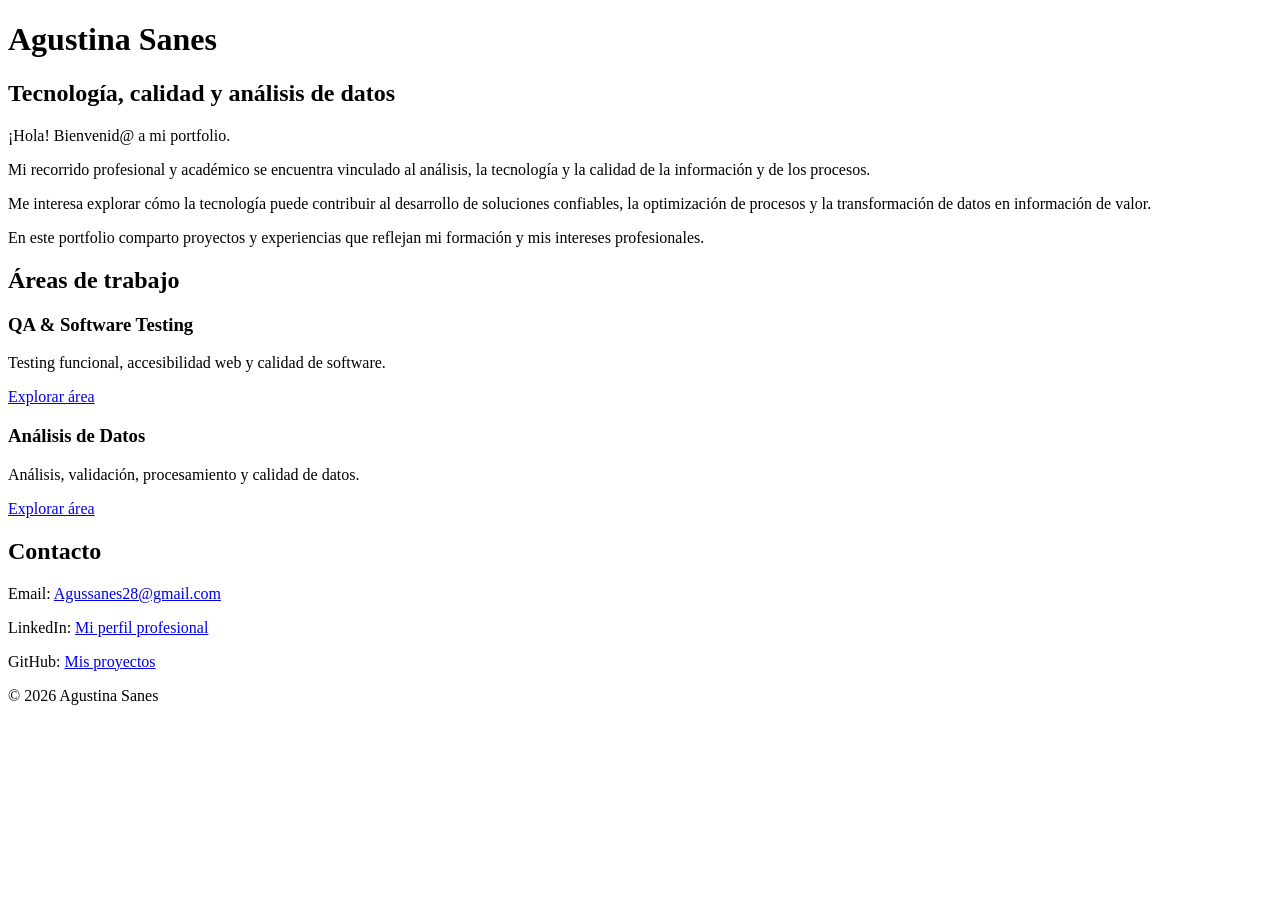
==== index.html @ 3b25a832 "Portfolio inicial" ====
<!DOCTYPE html>
<html lang="es">
<head>
    <meta charset="UTF-8">
    <meta name="viewport" content="width=device-width, initial-scale=1.0">
    <title>Portfolio | Agustina Sanes</title>

    <link rel="stylesheet" href="\Portfolio\estilos.css">

</head>
<body>

<header>
    <h1>Agustina Sanes</h1>
</header>

<main>

    <section class="presentacion">
        <h2>Tecnología, calidad y análisis de datos</h2>

        <p>
            ¡Hola! Bienvenid@ a mi portfolio.
        </p>

        <p>
            Mi recorrido profesional y académico
            se encuentra vinculado al análisis, la tecnología y la calidad de la información y de los procesos.
        </p>

        <p>
            Me interesa explorar cómo la tecnología puede contribuir al desarrollo
            de soluciones confiables, la optimización de procesos y la transformación
            de datos en información de valor.
        </p>

        <p>
            En este portfolio comparto proyectos y experiencias que reflejan mi
            formación y mis intereses profesionales.
        </p>
    </section>

    <section class="areas">
        <h2>Áreas de trabajo</h2>

        <div class="area-card">
            <h3>QA & Software Testing</h3>

            <p>
                Testing funcional, accesibilidad web y calidad de software.
            </p>

            <a href="/Portfolio/inicio_testing.html" class="boton">
                Explorar área
            </a>
        </div>

        <div class="area-card">
            <h3>Análisis de Datos</h3>

            <p>
                Análisis, validación, procesamiento y calidad de datos.
            </p>

            <a href="/Portfolio/inicio_data.html" class="boton">
                Explorar área
            </a>
        </div>

    </section>

    <section class="contacto">
        <h2>Contacto</h2>

        <p>
            Email:
            <a href="mailto:Agussanes28@gmail.com">
                Agussanes28@gmail.com
            </a>
        </p>

        <p>
            LinkedIn:
            <a href="https://www.linkedin.com/in/agustina-sanes/" target="_blank">
                Mi perfil profesional
            </a>
        </p>

        <p>
            GitHub:
            <a href="https://github.com/AgustinaSanes" target="_blank">
                Mis proyectos
            </a>
        </p>
    </section>

</main>

<footer>
    <p>© 2026 Agustina Sanes</p>
</footer>

</body>
</html>
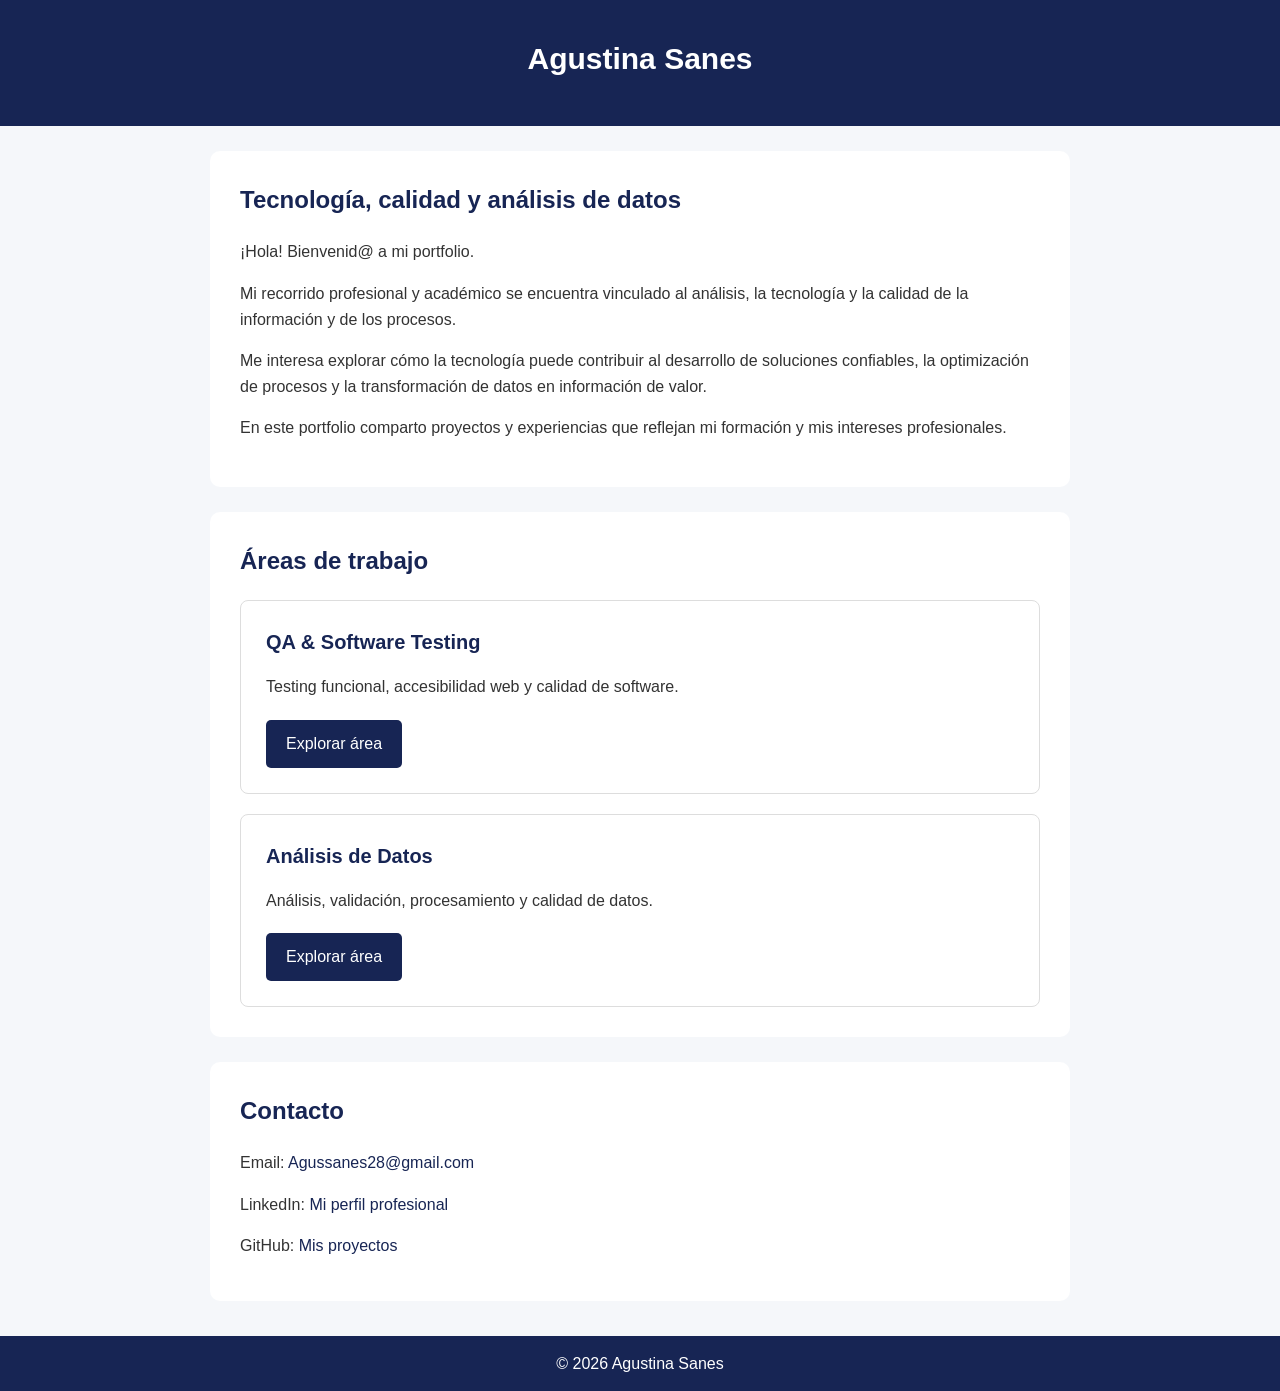
==== commit 829e584c: "Portfolio inicial" ====
--- a/index.html
+++ b/index.html
@@ -5,7 +5,7 @@
     <meta name="viewport" content="width=device-width, initial-scale=1.0">
     <title>Portfolio | Agustina Sanes</title>
 
-    <link rel="stylesheet" href="\Portfolio\estilos.css">
+    <link rel="stylesheet" href="styles.css">
 
 </head>
 <body>
--- a/styles.css
+++ b/styles.css
@@ -0,0 +1,196 @@
+/* ESTILOS GENERALES */
+
+* {
+    box-sizing: border-box;
+}
+
+body {
+    font-family: Arial, sans-serif;
+    background-color: #f5f7fa;
+    color: #333;
+    margin: 0;
+    line-height: 1.6;
+}
+
+/* ENCABEZADO */
+
+header,
+footer {
+    background-color: #172554;
+    color: white;
+    text-align: center;
+}
+
+header {
+    padding: 35px 20px;
+}
+
+header h1 {
+    margin: 0 0 8px;
+    font-size: 30px;
+}
+
+header p {
+    margin: 0;
+    font-size: 16px;
+}
+
+/* NAVEGACIÓN */
+
+.navegacion {
+    margin-bottom: 20px;
+}
+
+.navegacion a {
+    color: #172554;
+    text-decoration: none;
+    font-size: 14px;
+}
+
+.navegacion a:hover {
+    text-decoration: underline;
+}
+
+/* CONTENIDO PRINCIPAL */
+
+main {
+    max-width: 900px;
+    margin: 25px auto 35px;
+    padding: 0 20px;
+}
+
+/* SECCIONES */
+
+section {
+    background-color: white;
+    padding: 30px;
+    margin-bottom: 25px;
+    border-radius: 10px;
+}
+
+/* TÍTULOS */
+
+h2 {
+    color: #172554;
+    margin: 0 0 20px;
+    font-size: 24px;
+}
+
+/* TARJETAS */
+
+.area-card {
+    border: 1px solid #ddd;
+    border-radius: 8px;
+    padding: 25px;
+    margin-top: 20px;
+    transition: box-shadow 0.3s ease;
+}
+
+.area-card:hover {
+    box-shadow: 0 3px 12px rgba(0, 0, 0, 0.08);
+}
+
+.area-card h3 {
+    color: #172554;
+    margin: 0 0 12px;
+    font-size: 20px;
+}
+
+.area-card p {
+    line-height: 1.6;
+    margin-bottom: 15px;
+}
+
+/* HERRAMIENTAS */
+
+.herramientas {
+    font-size: 14px;
+    color: #555;
+}
+
+/* BOTONES */
+
+.boton {
+    display: inline-block;
+    background-color: #172554;
+    color: white;
+    text-decoration: none;
+    padding: 11px 20px;
+    border-radius: 5px;
+    margin-top: 5px;
+    transition: background-color 0.3s ease;
+}
+
+.boton:hover {
+    background-color: #263b75;
+}
+
+/* BOTÓN EN DESARROLLO */
+
+.boton.desarrollo {
+    background-color: #e5e7eb;
+    color: #555;
+    cursor: default;
+}
+
+.boton.desarrollo:hover {
+    background-color: #e5e7eb;
+}
+
+/* CONTACTO */
+
+.contacto p {
+    margin-bottom: 12px;
+}
+
+.contacto a {
+    color: #172554;
+    text-decoration: none;
+}
+
+.contacto a:hover {
+    text-decoration: underline;
+}
+
+/* PIE DE PÁGINA */
+
+footer {
+    padding: 15px;
+}
+
+footer p {
+    margin: 0;
+}
+
+/* ACCESIBILIDAD */
+
+a:focus-visible {
+    outline: 3px solid #f59e0b;
+    outline-offset: 3px;
+}
+
+/* DISEÑO RESPONSIVE */
+
+@media (max-width: 600px) {
+
+    header {
+        padding: 28px 15px;
+    }
+
+    header h1 {
+        font-size: 25px;
+    }
+
+    main {
+        margin: 20px auto;
+        padding: 0 12px;
+    }
+
+    section {
+        padding: 22px;
+    }
+
+    .area-card {
+        padding: 20px;
+    }
+}
